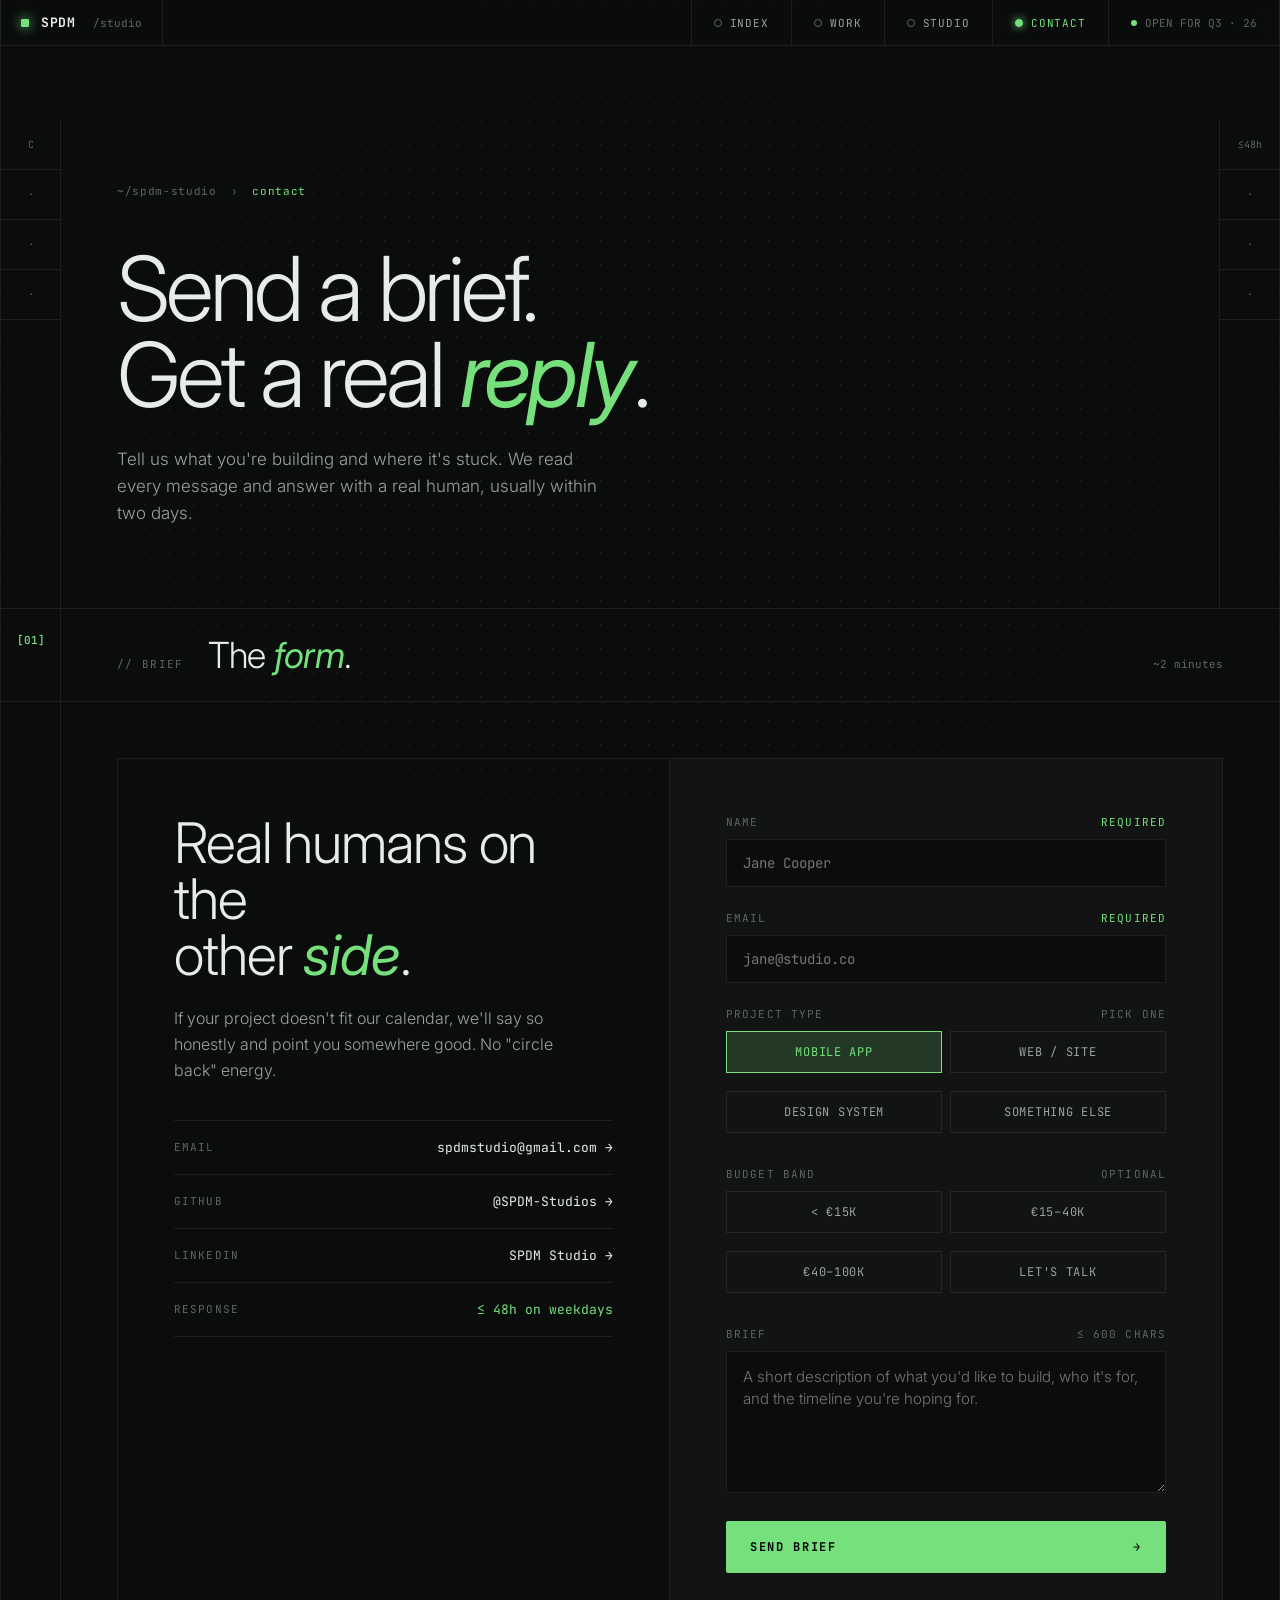
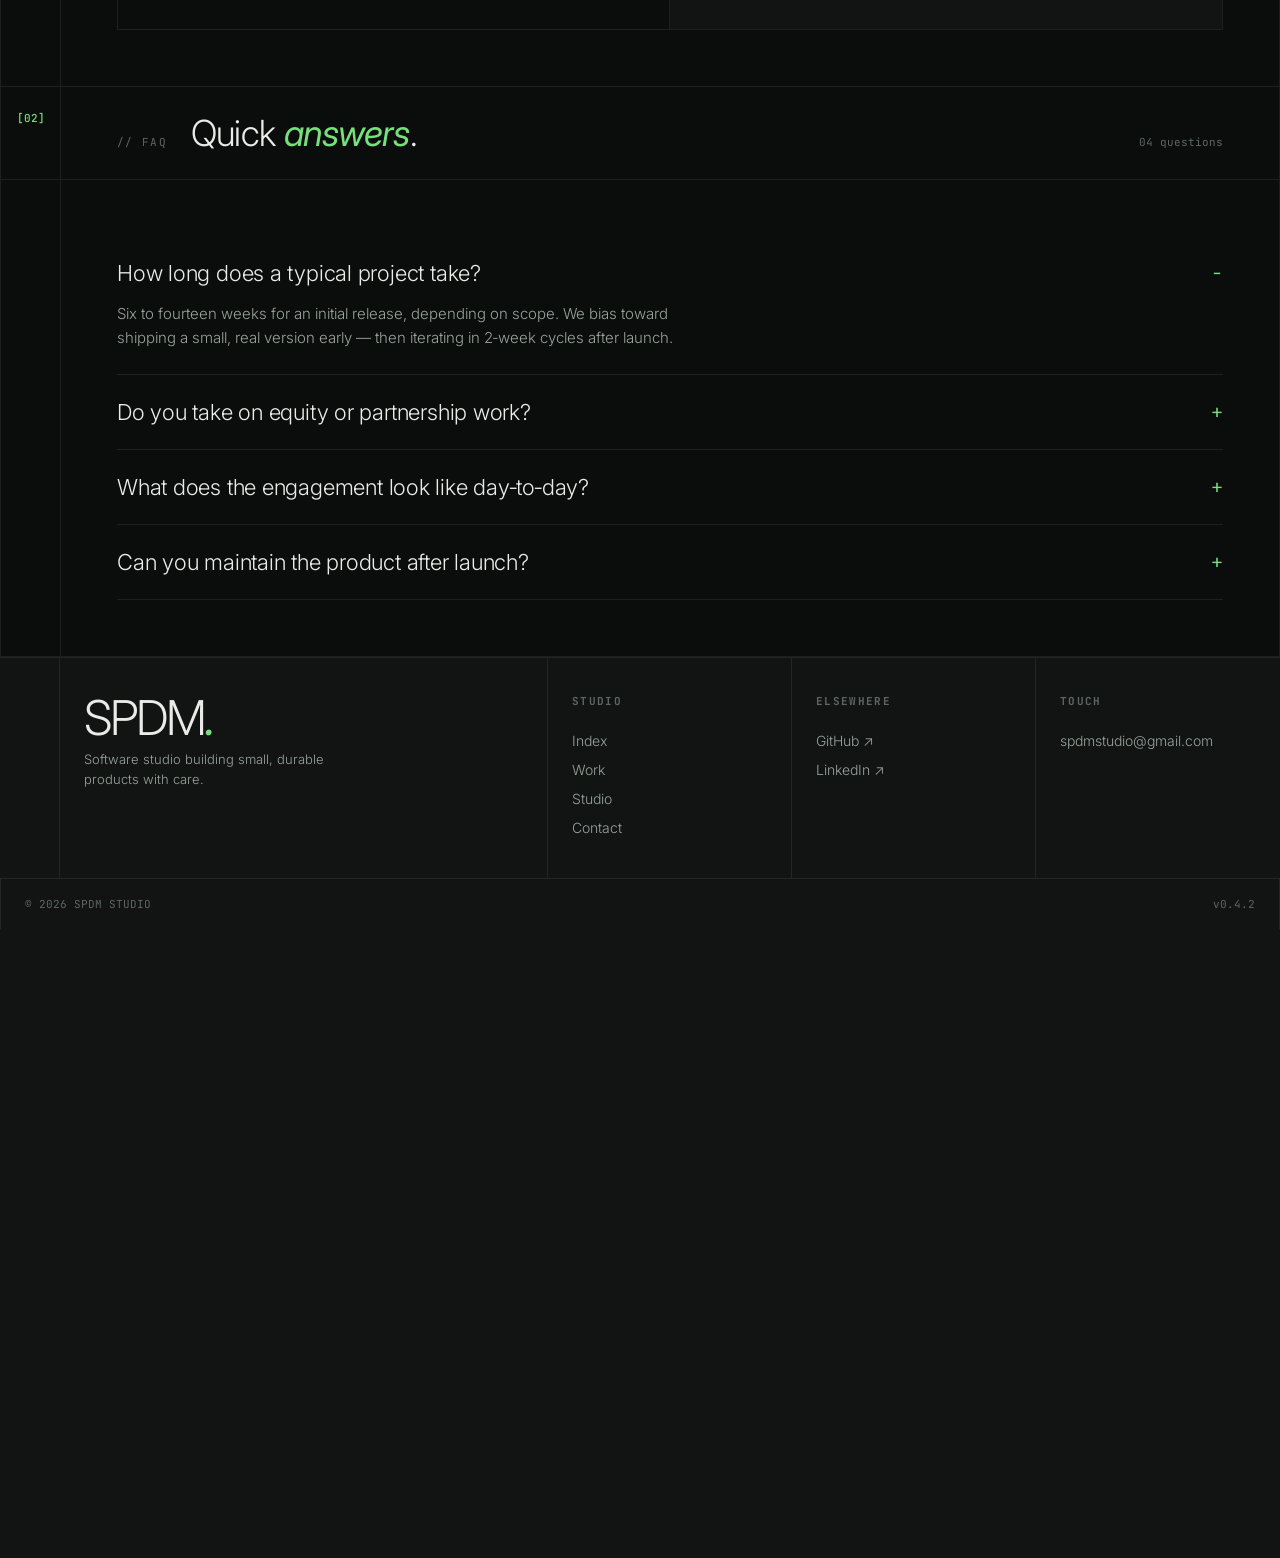
==== contact.html @ d00d948c "Redesign: new terminal-style UI with full multi-page structure - Replace single-page Tailwind design" ====
<!DOCTYPE html>
<html lang="en">
<head>
<meta charset="utf-8" />
<meta name="viewport" content="width=device-width, initial-scale=1.0" />
<title>Contact — SPDM Studio</title>
<link rel="icon" type="image/png" href="Assets/2.png" />
<link rel="preconnect" href="https://fonts.googleapis.com">
<link rel="preconnect" href="https://fonts.gstatic.com" crossorigin>
<link href="https://fonts.googleapis.com/css2?family=JetBrains+Mono:wght@400;500;700&family=Inter:wght@300;400;500;700&display=swap" rel="stylesheet">
<link rel="stylesheet" href="shared.css">
<style>
  .contact{display:grid;grid-template-columns:1fr 1fr;gap:0;border:1px solid var(--line)}
  .contact-l{padding:56px;border-right:1px solid var(--line)}
  .contact-l h3{font-family:'Inter',sans-serif;font-weight:300;font-size:56px;letter-spacing:-0.02em;line-height:1;margin-bottom:22px}
  .contact-l h3 em{color:var(--accent);font-style:italic;font-weight:400}
  .contact-l p{color:var(--fg-2);font-size:16px;line-height:1.65;font-weight:300;margin-bottom:36px;max-width:42ch}
  .channels{display:flex;flex-direction:column;gap:0;font-family:'JetBrains Mono',monospace;font-size:13px;border-top:1px solid var(--line)}
  .channels a{display:flex;justify-content:space-between;align-items:center;padding:18px 0;border-bottom:1px solid var(--line)}
  .channels a:hover span:last-child{color:var(--accent)}
  .channels a span:first-child{color:var(--fg-3);text-transform:uppercase;letter-spacing:0.1em;font-size:11px}
  .channels a span:last-child{color:var(--fg);transition:color .2s}
  .contact-r{padding:56px;background:var(--bg-2)}
  .field{margin-bottom:24px}
  .field label{display:flex;justify-content:space-between;font-family:'JetBrains Mono',monospace;font-size:11px;color:var(--fg-3);text-transform:uppercase;letter-spacing:0.1em;margin-bottom:10px}
  .field label .req{color:var(--accent)}
  .field input,.field textarea,.field select{width:100%;background:var(--bg);border:1px solid var(--line);color:var(--fg);font-family:'JetBrains Mono',monospace;font-size:14px;padding:14px 16px;border-radius:2px;outline:none;transition:border .2s}
  .field input:focus,.field textarea:focus,.field select:focus{border-color:var(--accent)}
  .field textarea{resize:vertical;min-height:140px;font-family:'Inter',sans-serif;font-weight:300;font-size:15px;line-height:1.5}
  .opts{display:grid;grid-template-columns:repeat(2,1fr);gap:8px}
  .opt{position:relative}
  .opt input{position:absolute;opacity:0;pointer-events:none}
  .opt label{display:block;border:1px solid var(--line);padding:12px 14px;font-family:'JetBrains Mono',monospace;font-size:12px;color:var(--fg-2);text-transform:uppercase;letter-spacing:0.06em;cursor:pointer;transition:all .2s;text-align:center}
  .opt input:checked + label{border-color:var(--accent);color:var(--accent);background:var(--accent-dim)}
  .send{width:100%;background:var(--accent);color:#000;border:0;padding:18px 24px;font-family:'JetBrains Mono',monospace;font-size:12px;letter-spacing:0.14em;text-transform:uppercase;font-weight:700;cursor:pointer;display:flex;align-items:center;justify-content:space-between;border-radius:2px;margin-top:8px}
  .send:hover{background:#fff}
  .faq{display:flex;flex-direction:column}
  .faq details{border-bottom:1px solid var(--line);padding:24px 0}
  .faq summary{cursor:pointer;list-style:none;display:flex;justify-content:space-between;align-items:center;font-family:'Inter',sans-serif;font-weight:300;font-size:22px;letter-spacing:-0.01em}
  .faq summary::-webkit-details-marker{display:none}
  .faq summary::after{content:"+";font-family:'JetBrains Mono',monospace;color:var(--accent);font-size:20px;transition:transform .2s}
  .faq details[open] summary::after{content:"−"}
  .faq details p{color:var(--fg-2);font-size:15px;line-height:1.6;font-weight:300;margin-top:16px;max-width:64ch}

  @media (max-width:960px){
    .contact{grid-template-columns:1fr}
    .contact-l{border-right:0;border-bottom:1px solid var(--line);padding:32px}
    .contact-r{padding:32px}
    .opts{grid-template-columns:1fr}
  }
</style>
</head>
<body>
<div class="grid-bg"></div>

<nav class="top">
  <div class="inner">
    <a class="brand" href="index.html"><span class="dot"></span><span class="name">SPDM</span><span class="tag mono">/studio</span></a>
    <div class="links">
      <a href="index.html">Index</a>
      <a href="work.html">Work</a>
      <a href="studio.html">Studio</a>
      <a class="active" href="contact.html">Contact</a>
    </div>
    <div class="meta mono"><span class="pulse"></span><span>OPEN FOR Q3 · 26</span></div>
  </div>
</nav>

<div class="frame">

  <section class="page-head">
    <div class="ph-grid">
      <aside class="hero-rail"><div class="rail-tick">C</div><div class="rail-tick">·</div><div class="rail-tick">·</div><div class="rail-tick">·</div></aside>
      <div class="ph-main">
        <div class="breadcrumb mono"><span>~/spdm-studio</span><span class="sep">›</span><span class="cur">contact</span></div>
        <h1 style="font-family:Inter;font-weight:300;font-size:clamp(48px,7vw,108px);line-height:0.96;letter-spacing:-0.04em">
          Send a brief.<br/>Get a real <span style="color:var(--accent);font-style:italic;font-weight:400">reply</span>.
        </h1>
        <p style="margin-top:28px;color:var(--fg-2);font-size:17px;line-height:1.6;font-weight:300;max-width:50ch">
          Tell us what you're building and where it's stuck. We read every message and answer with a real human, usually within two days.
        </p>
      </div>
      <aside class="hero-rail right"><div class="rail-tick">≤48h</div><div class="rail-tick">·</div><div class="rail-tick">·</div><div class="rail-tick">·</div></aside>
    </div>
  </section>

  <section class="block">
    <div class="block-head">
      <div class="num mono">[01]</div>
      <div class="head-row"><span class="id mono">// brief</span><h2>The <em>form</em>.</h2><span class="tail mono">~2 minutes</span></div>
    </div>
    <div class="block-body">
      <div class="gutter"></div>
      <div class="content">
        <div class="contact">
          <div class="contact-l">
            <h3>Real humans on the<br/>other <em>side</em>.</h3>
            <p>If your project doesn't fit our calendar, we'll say so honestly and point you somewhere good. No "circle back" energy.</p>
            <div class="channels mono">
              <a href="mailto:spdmstudio@gmail.com"><span>EMAIL</span><span>spdmstudio@gmail.com →</span></a>
              <a href="https://github.com/SPDM-Studios" target="_blank"><span>GITHUB</span><span>@SPDM-Studios →</span></a>
              <a href="https://www.linkedin.com/company/spdm-studio" target="_blank"><span>LINKEDIN</span><span>SPDM Studio →</span></a>
              <a href="#"><span>RESPONSE</span><span style="color:var(--accent)">≤ 48h on weekdays</span></a>
            </div>
          </div>
          <div class="contact-r">
            <form id="contactForm" action="https://formsubmit.co/spdmstudio@gmail.com" method="POST">
              <input type="hidden" name="_subject" value="New brief from SPDM Studio site" />
              <input type="hidden" name="_captcha" value="false" />
              <div class="field">
                <label><span>NAME</span><span class="req">required</span></label>
                <input name="name" type="text" placeholder="Jane Cooper" required />
              </div>
              <div class="field">
                <label><span>EMAIL</span><span class="req">required</span></label>
                <input name="email" type="email" placeholder="jane@studio.co" required />
              </div>
              <div class="field">
                <label><span>PROJECT TYPE</span><span>pick one</span></label>
                <div class="opts">
                  <div class="opt"><input type="radio" name="type" id="t1" value="mobile" checked /><label for="t1">Mobile App</label></div>
                  <div class="opt"><input type="radio" name="type" id="t2" value="web" /><label for="t2">Web / Site</label></div>
                  <div class="opt"><input type="radio" name="type" id="t3" value="design" /><label for="t3">Design System</label></div>
                  <div class="opt"><input type="radio" name="type" id="t4" value="other" /><label for="t4">Something Else</label></div>
                </div>
              </div>
              <div class="field">
                <label><span>BUDGET BAND</span><span>optional</span></label>
                <div class="opts">
                  <div class="opt"><input type="radio" name="budget" id="b1" value="lt15" /><label for="b1">&lt; €15k</label></div>
                  <div class="opt"><input type="radio" name="budget" id="b2" value="15-40" /><label for="b2">€15–40k</label></div>
                  <div class="opt"><input type="radio" name="budget" id="b3" value="40-100" /><label for="b3">€40–100k</label></div>
                  <div class="opt"><input type="radio" name="budget" id="b4" value="discuss" /><label for="b4">Let's talk</label></div>
                </div>
              </div>
              <div class="field">
                <label><span>BRIEF</span><span>≤ 600 chars</span></label>
                <textarea name="message" rows="5" placeholder="A short description of what you'd like to build, who it's for, and the timeline you're hoping for." required></textarea>
              </div>
              <button class="send mono" type="submit"><span>Send brief</span><span>→</span></button>
            </form>
          </div>
        </div>
      </div>
    </div>
  </section>

  <!-- FAQ -->
  <section class="block">
    <div class="block-head">
      <div class="num mono">[02]</div>
      <div class="head-row"><span class="id mono">// faq</span><h2>Quick <em>answers</em>.</h2><span class="tail mono">04 questions</span></div>
    </div>
    <div class="block-body">
      <div class="gutter"></div>
      <div class="content">
        <div class="faq">
          <details open>
            <summary>How long does a typical project take?</summary>
            <p>Six to fourteen weeks for an initial release, depending on scope. We bias toward shipping a small, real version early — then iterating in 2‑week cycles after launch.</p>
          </details>
          <details>
            <summary>Do you take on equity or partnership work?</summary>
            <p>Occasionally. We're picky about it — usually only when we'd build the product anyway. If that's you, mention it in the brief.</p>
          </details>
          <details>
            <summary>What does the engagement look like day‑to‑day?</summary>
            <p>Weekly Friday demos with a real build, a shared Linear board, and async updates the rest of the time. You'll have direct contact with the people writing the code.</p>
          </details>
          <details>
            <summary>Can you maintain the product after launch?</summary>
            <p>Yes — we offer a light retainer for tracked metrics, monthly polish, and feedback loops. Or we'll hand off cleanly to your team.</p>
          </details>
        </div>
      </div>
    </div>
  </section>

</div>

<footer>
  <div class="frame" style="border-left:0;border-right:0;max-width:1440px">
    <div class="foot-grid">
      <div class="gut"></div>
      <div class="brand-block"><div class="lg">SPDM<em>.</em></div><div class="desc">Software studio building small, durable products with care.</div></div>
      <div><h5>Studio</h5><a href="index.html">Index</a><a href="work.html">Work</a><a href="studio.html">Studio</a><a href="contact.html">Contact</a></div>
      <div><h5>Elsewhere</h5><a href="https://github.com/SPDM-Studios" target="_blank">GitHub ↗</a><a href="https://www.linkedin.com/company/spdm-studio" target="_blank">LinkedIn ↗</a></div>
      <div><h5>Touch</h5><a href="mailto:spdmstudio@gmail.com">spdmstudio@gmail.com</a></div>
    </div>
    <div class="foot-bottom"><span>© 2026 SPDM STUDIO</span><span>v0.4.2</span></div>
  </div>
</footer>

<script>
  const form = document.getElementById('contactForm');
  if(form){
    form.addEventListener('submit', e=>{
      e.preventDefault();
      const btn = form.querySelector('button.send');
      const orig = btn.innerHTML;
      btn.innerHTML = '<span>Sending…</span><span>↻</span>';
      const fd = new FormData(form);
      fetch("https://formsubmit.co/ajax/spdmstudio@gmail.com",{method:"POST",body:fd})
        .then(r=>r.json())
        .then(()=>{btn.innerHTML='<span>Sent — talk soon</span><span>✓</span>';form.reset();})
        .catch(()=>{btn.innerHTML='<span>Error — try email</span><span>✕</span>';})
        .finally(()=>setTimeout(()=>btn.innerHTML=orig,4500));
    });
  }
</script>
</body>
</html>
---- shared.css ----
/* Shared styles for direction A — Terminal */
:root{
  --bg: #0b0d0c;
  --bg-2: #111413;
  --bg-3: #161a18;
  --line: rgba(255,255,255,0.08);
  --line-2: rgba(255,255,255,0.14);
  --fg: #e8ece9;
  --fg-2: #9aa39d;
  --fg-3: #5e6663;
  --accent: oklch(0.82 0.17 145);
  --accent-dim: oklch(0.82 0.17 145 / 0.18);
}
*{box-sizing:border-box;margin:0;padding:0}
html,body{background:var(--bg);color:var(--fg);font-family:'Inter',sans-serif;-webkit-font-smoothing:antialiased}
body{overflow-x:hidden}
.mono{font-family:'JetBrains Mono',ui-monospace,monospace}
a{color:inherit;text-decoration:none}
::selection{background:var(--accent);color:#000}

.grid-bg{position:fixed;inset:0;pointer-events:none;z-index:0;background-image:radial-gradient(circle at 1px 1px, rgba(255,255,255,0.06) 1px, transparent 0);background-size:24px 24px;mask-image:radial-gradient(ellipse at center, black 40%, transparent 80%)}
.frame{position:relative;z-index:2;border-left:1px solid var(--line);border-right:1px solid var(--line);max-width:1440px;margin:0 auto;min-height:100vh}

nav.top{position:fixed;top:0;left:0;right:0;z-index:50;background:rgba(11,13,12,0.78);backdrop-filter:blur(12px);border-bottom:1px solid var(--line)}
nav.top .inner{max-width:1440px;margin:0 auto;display:flex;align-items:stretch;border-left:1px solid var(--line);border-right:1px solid var(--line)}
nav.top .brand{display:flex;align-items:center;gap:12px;padding:14px 20px;border-right:1px solid var(--line)}
nav.top .brand .dot{width:8px;height:8px;background:var(--accent);border-radius:1px;box-shadow:0 0 12px var(--accent)}
nav.top .brand .name{font-family:'JetBrains Mono',monospace;font-weight:700;letter-spacing:0.04em;font-size:13px}
nav.top .brand .tag{color:var(--fg-3);font-family:'JetBrains Mono',monospace;font-size:11px;margin-left:6px}
nav.top .links{display:flex;margin-left:auto}
nav.top .links a{padding:14px 22px;font-family:'JetBrains Mono',monospace;font-size:11px;letter-spacing:0.08em;text-transform:uppercase;color:var(--fg-2);border-left:1px solid var(--line);display:flex;align-items:center;gap:8px;transition:color .2s, background .2s}
nav.top .links a::before{content:"";width:6px;height:6px;background:transparent;border:1px solid var(--fg-3);border-radius:50%}
nav.top .links a:hover{color:var(--fg);background:rgba(255,255,255,0.02)}
nav.top .links a.active{color:var(--accent)}
nav.top .links a.active::before{background:var(--accent);border-color:var(--accent);box-shadow:0 0 8px var(--accent)}
nav.top .meta{padding:14px 22px;border-left:1px solid var(--line);font-family:'JetBrains Mono',monospace;font-size:11px;color:var(--fg-3);display:flex;align-items:center;gap:8px}
nav.top .meta .pulse{width:6px;height:6px;background:var(--accent);border-radius:50%;animation:pulse 1.6s infinite}
@keyframes pulse{0%,100%{opacity:1}50%{opacity:.3}}

.hero-rail{border-right:1px solid var(--line);display:flex;flex-direction:column}
.hero-rail.right{border-right:0;border-left:1px solid var(--line)}
.rail-tick{padding:18px 0;text-align:center;font-family:'JetBrains Mono',monospace;font-size:10px;color:var(--fg-3);border-bottom:1px solid var(--line)}
.breadcrumb{font-family:'JetBrains Mono',monospace;font-size:11px;color:var(--fg-3);letter-spacing:0.06em;margin-bottom:48px;display:flex;gap:14px;align-items:center}
.breadcrumb .sep{color:var(--fg-3)}
.breadcrumb .cur{color:var(--accent)}

.page-head{padding:120px 0 0;border-bottom:1px solid var(--line)}
.ph-grid{display:grid;grid-template-columns:60px 1fr 60px}
.ph-main{padding:64px 56px 80px}

.chip{font-size:11px;padding:6px 12px;border:1px solid var(--line-2);color:var(--fg-2);text-transform:uppercase;letter-spacing:0.1em;border-radius:2px}
.chip.accent{color:var(--accent);border-color:var(--accent-dim)}

section.block{border-bottom:1px solid var(--line);position:relative}
.block-head{display:grid;grid-template-columns:60px 1fr;border-bottom:1px solid var(--line)}
.block-head .num{border-right:1px solid var(--line);padding:24px 0;text-align:center;font-family:'JetBrains Mono',monospace;font-size:11px;color:var(--accent);font-weight:500}
.block-head .head-row{display:flex;align-items:baseline;gap:24px;padding:24px 56px;flex-wrap:wrap}
.block-head .head-row .id{font-family:'JetBrains Mono',monospace;font-size:11px;color:var(--fg-3);text-transform:uppercase;letter-spacing:0.12em}
.block-head .head-row h2{font-family:'Inter',sans-serif;font-weight:300;font-size:36px;letter-spacing:-0.02em}
.block-head .head-row h2 em{font-style:italic;color:var(--accent);font-weight:400}
.block-head .head-row .tail{margin-left:auto;font-family:'JetBrains Mono',monospace;font-size:11px;color:var(--fg-3)}
.block-body{display:grid;grid-template-columns:60px 1fr;align-items:stretch}
.block-body .gutter{border-right:1px solid var(--line)}
.block-body .content{padding:56px}

.work-card{display:grid;grid-template-columns:1.1fr 1fr;border:1px solid var(--line);background:var(--bg-2);overflow:hidden}
.work-shot{background:#0d0f0e;display:flex;align-items:center;justify-content:center;padding:48px;border-right:1px solid var(--line);position:relative;min-height:520px}
.work-shot img{max-height:440px;width:auto;filter:drop-shadow(0 24px 60px rgba(0,0,0,0.8))}
.work-shot .tape{position:absolute;top:16px;left:16px;font-family:'JetBrains Mono',monospace;font-size:10px;color:var(--accent);letter-spacing:0.1em}
.work-shot .corner{position:absolute;width:14px;height:14px;border:1px solid var(--accent)}
.work-shot .corner.tl{top:8px;left:8px;border-right:0;border-bottom:0}
.work-shot .corner.tr{top:8px;right:8px;border-left:0;border-bottom:0}
.work-shot .corner.bl{bottom:8px;left:8px;border-right:0;border-top:0}
.work-shot .corner.br{bottom:8px;right:8px;border-left:0;border-top:0}
.work-info{padding:48px 40px;display:flex;flex-direction:column;justify-content:space-between}
.work-info .top .id{font-family:'JetBrains Mono',monospace;font-size:11px;color:var(--accent);letter-spacing:0.12em;margin-bottom:22px;display:flex;justify-content:space-between}
.work-info h3{font-family:'Inter',sans-serif;font-weight:300;font-size:48px;letter-spacing:-0.02em;line-height:1;margin-bottom:18px}
.work-info .lead{color:var(--fg-2);font-size:15px;line-height:1.65;font-weight:300;margin-bottom:32px;max-width:48ch}
.work-info .specs{display:grid;grid-template-columns:repeat(2,1fr);gap:18px 24px;border-top:1px solid var(--line);padding-top:24px;margin-top:auto}
.work-info .specs .k{color:var(--fg-3);text-transform:uppercase;font-size:10px;letter-spacing:0.1em;margin-bottom:6px;font-family:'JetBrains Mono',monospace}
.work-info .specs .v{color:var(--fg);font-family:'JetBrains Mono',monospace;font-size:12px}
.work-info .cta{margin-top:32px;display:inline-flex;align-items:center;gap:10px;font-family:'JetBrains Mono',monospace;font-size:12px;color:var(--accent);letter-spacing:0.08em;text-transform:uppercase;border:1px solid var(--accent-dim);padding:12px 18px;align-self:flex-start;transition:background .2s}
.work-info .cta:hover{background:var(--accent-dim)}

.proj-list{display:flex;flex-direction:column;border-top:1px solid var(--line)}
.proj-list .row{display:grid;grid-template-columns:80px 1fr 1fr 200px 120px;align-items:center;padding:22px 4px;border-bottom:1px solid var(--line);font-family:'JetBrains Mono',monospace;font-size:13px;color:var(--fg-2);transition:padding-left .2s, color .2s}
.proj-list .row:hover{color:var(--fg);padding-left:12px}
.proj-list .row .idx{color:var(--fg-3);font-size:11px}
.proj-list .row .ttl{color:var(--fg);font-family:'Inter',sans-serif;font-size:18px;font-weight:300}
.proj-list .row .stage{color:var(--accent);font-size:11px}
.proj-list .row .stage.dim{color:var(--fg-3)}

footer{background:var(--bg-2);border-top:1px solid var(--line)}
.foot-grid{display:grid;grid-template-columns:60px 2fr 1fr 1fr 1fr;border-bottom:1px solid var(--line)}
.foot-grid > *{padding:36px 24px;border-right:1px solid var(--line)}
.foot-grid > *:last-child{border-right:0}
.foot-grid .gut{padding:0}
.foot-grid h5{font-family:'JetBrains Mono',monospace;font-size:11px;color:var(--fg-3);text-transform:uppercase;letter-spacing:0.12em;margin-bottom:18px}
.foot-grid a{display:block;font-family:'Inter',sans-serif;font-weight:300;font-size:14px;color:var(--fg-2);padding:6px 0}
.foot-grid a:hover{color:var(--accent)}
.foot-grid .brand-block .lg{font-family:'Inter',sans-serif;font-weight:300;font-size:48px;letter-spacing:-0.04em;line-height:1;margin-bottom:8px}
.foot-grid .brand-block .lg em{color:var(--accent);font-style:italic;font-weight:400}
.foot-grid .brand-block .desc{color:var(--fg-2);font-size:13px;font-weight:300;line-height:1.5;max-width:36ch}
.foot-bottom{display:flex;justify-content:space-between;padding:18px 24px;font-family:'JetBrains Mono',monospace;font-size:11px;color:var(--fg-3);max-width:1440px;margin:0 auto;border-left:1px solid var(--line);border-right:1px solid var(--line)}

@media (max-width:960px){
  .ph-grid{grid-template-columns:1fr}
  .hero-rail,.hero-rail.right{display:none}
  .ph-main{padding:36px 24px 56px}
  .block-head,.block-body{grid-template-columns:1fr}
  .block-head .num,.block-body .gutter{display:none}
  .block-head .head-row{padding:20px 24px}
  .block-body .content{padding:32px 24px}
  .work-card{grid-template-columns:1fr}
  .work-shot{border-right:0;border-bottom:1px solid var(--line);min-height:380px}
  .foot-grid{grid-template-columns:1fr}
  .foot-grid > *{border-right:0;border-bottom:1px solid var(--line)}
  nav.top .links a{padding:14px 12px;font-size:10px}
  nav.top .meta{display:none}
  .proj-list .row{grid-template-columns:50px 1fr 100px;gap:8px}
  .proj-list .row .desc, .proj-list .row .yr{display:none}
}
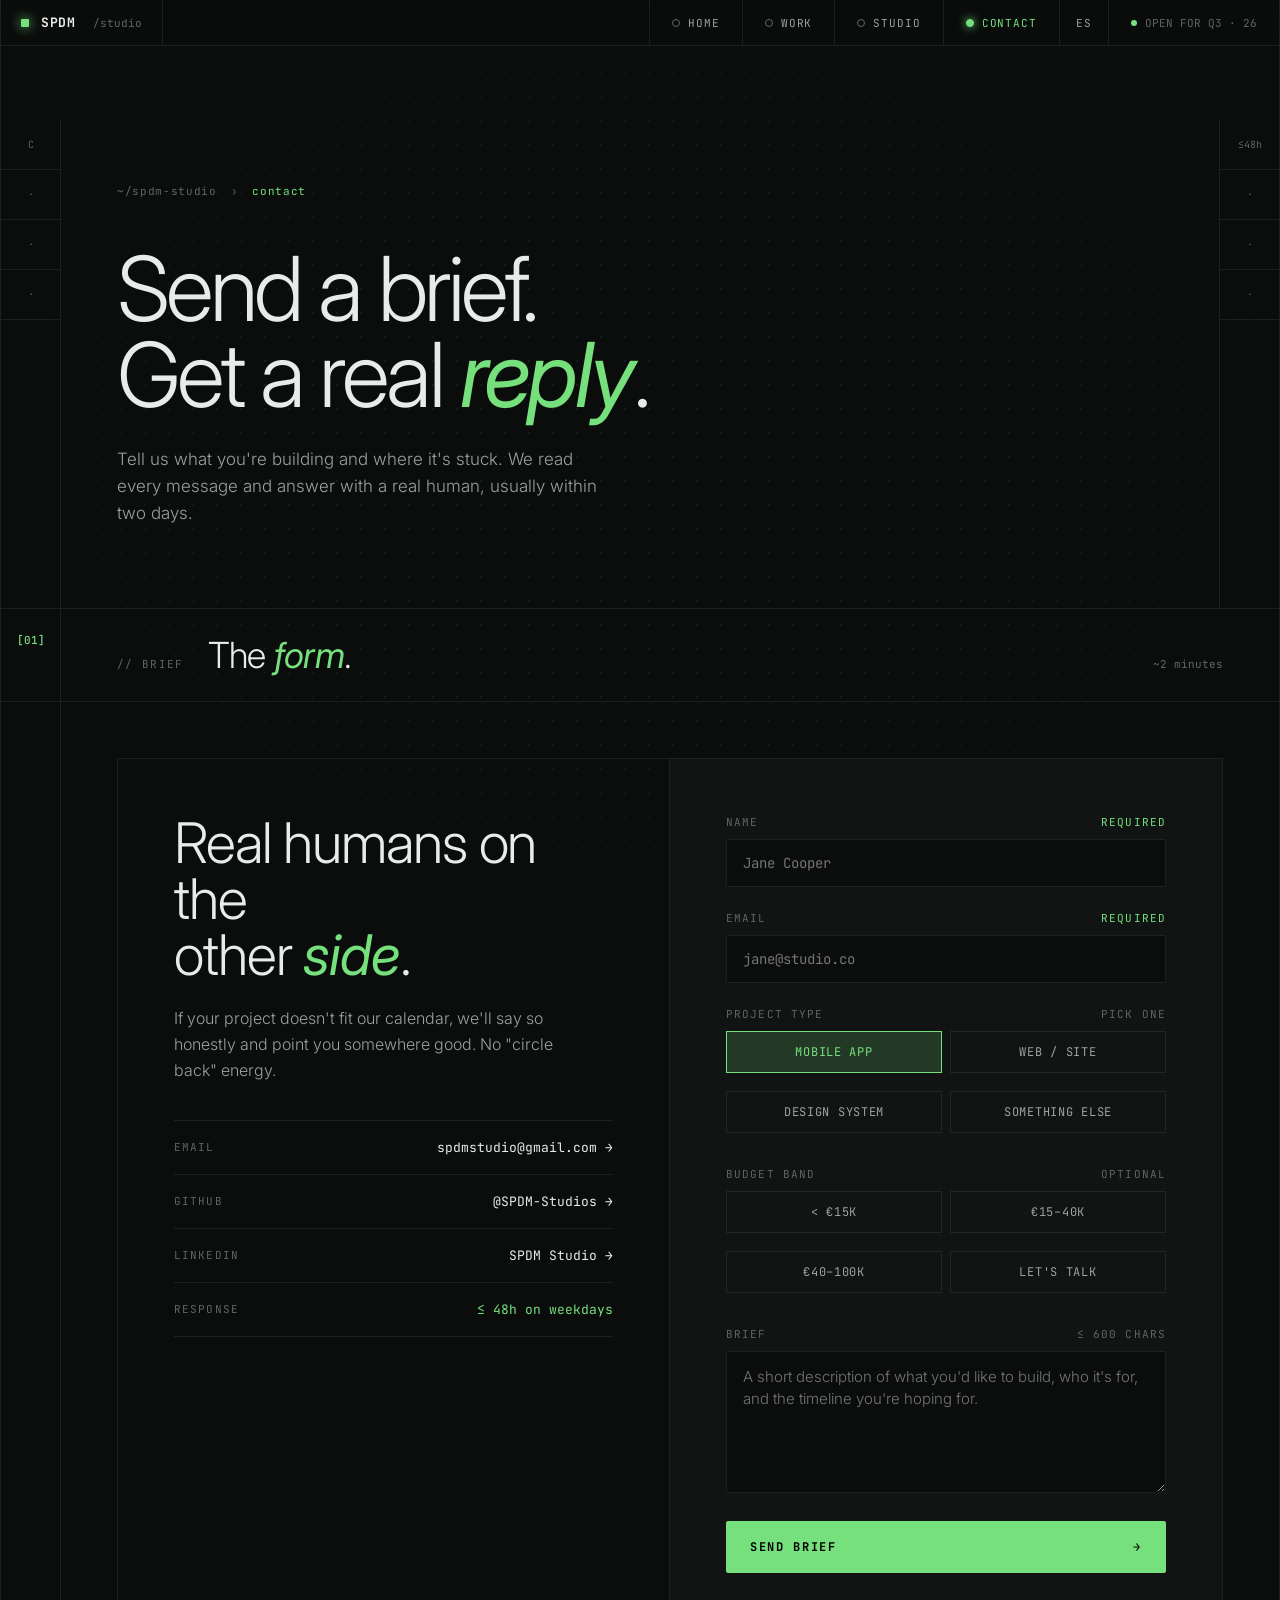
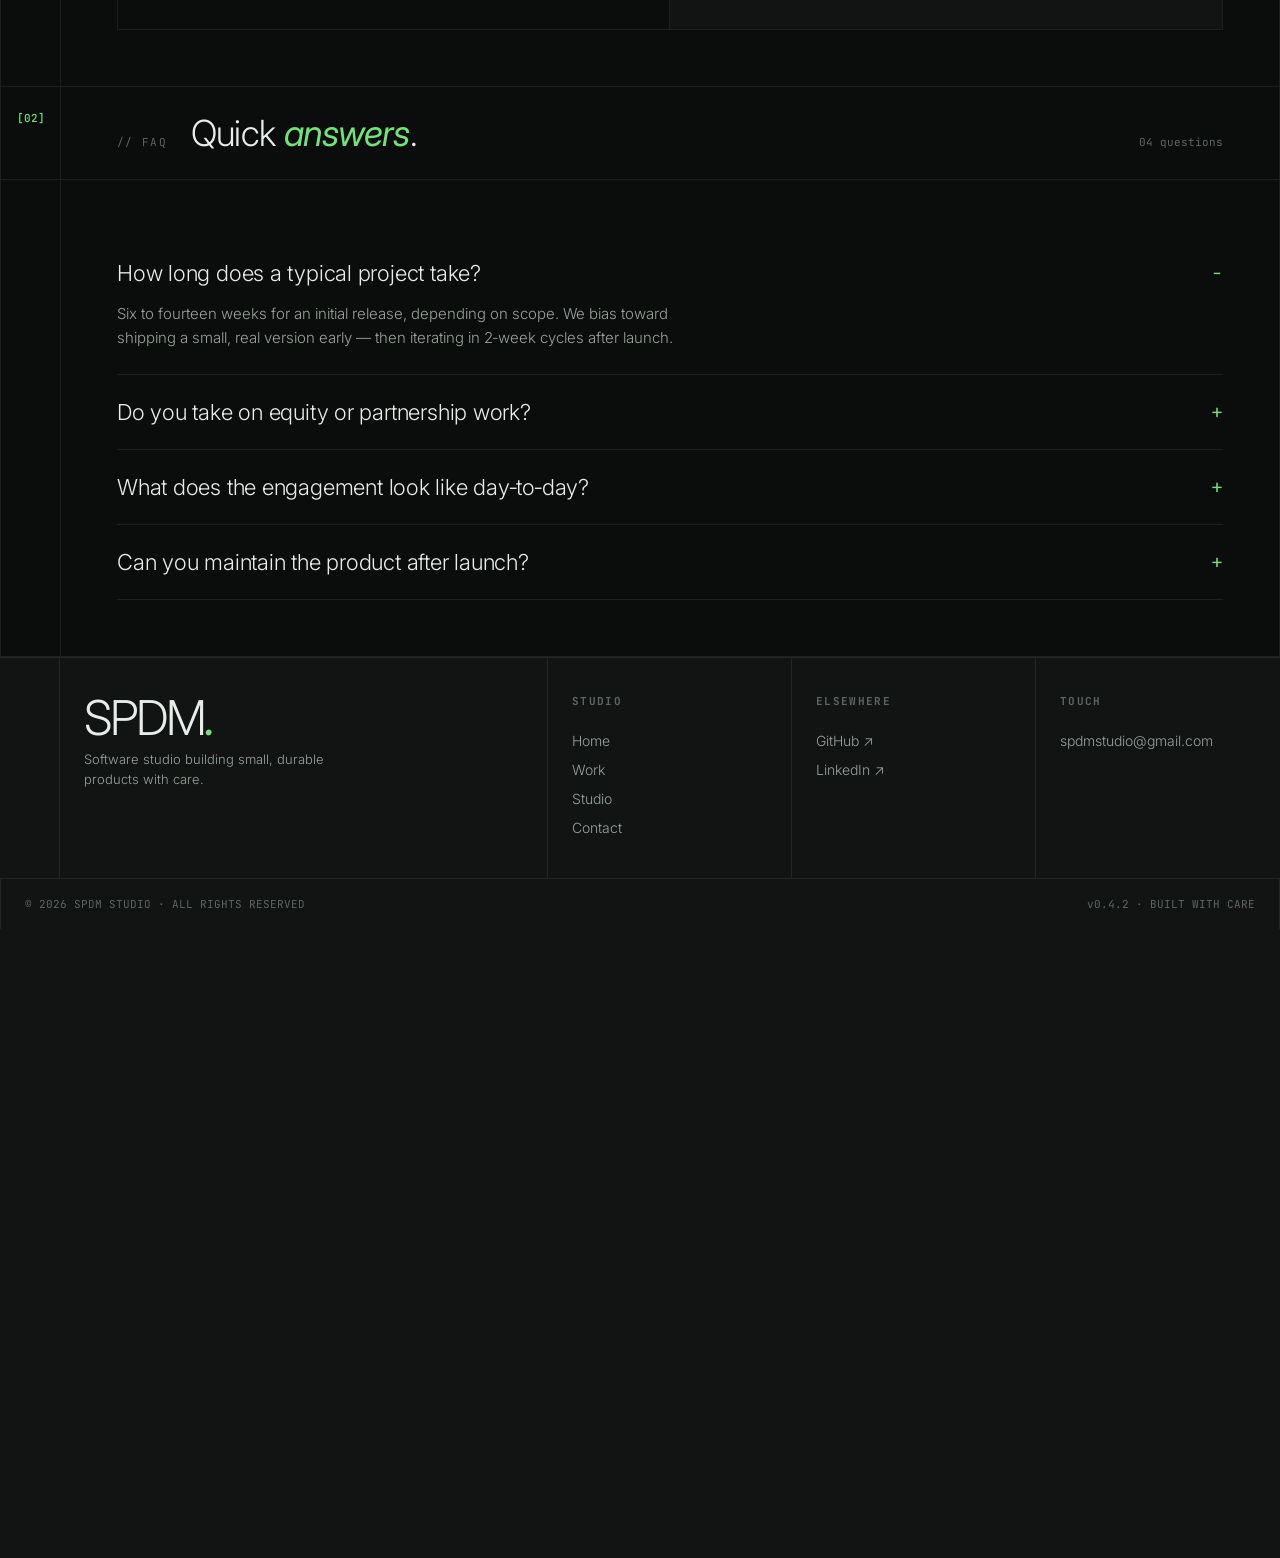
==== commit d49b2844: "Add ES/EN language toggle and rename Index to Home in nav - Created i18n.js with full EN/ES translat" ====
--- a/contact.html
+++ b/contact.html
@@ -57,12 +57,13 @@
   <div class="inner">
     <a class="brand" href="index.html"><span class="dot"></span><span class="name">SPDM</span><span class="tag mono">/studio</span></a>
     <div class="links">
-      <a href="index.html">Index</a>
-      <a href="work.html">Work</a>
-      <a href="studio.html">Studio</a>
-      <a class="active" href="contact.html">Contact</a>
-    </div>
-    <div class="meta mono"><span class="pulse"></span><span>OPEN FOR Q3 · 26</span></div>
+      <a href="index.html" data-i18n="nav_home">Home</a>
+      <a href="work.html" data-i18n="nav_work">Work</a>
+      <a href="studio.html" data-i18n="nav_studio">Studio</a>
+      <a class="active" href="contact.html" data-i18n="nav_contact">Contact</a>
+    </div>
+    <button class="lang-toggle mono" id="langToggle" onclick="i18n.toggle()">ES</button>
+    <div class="meta mono"><span class="pulse"></span><span data-i18n="nav_status">OPEN FOR Q3 · 26</span></div>
   </div>
 </nav>
 
@@ -73,10 +74,10 @@
       <aside class="hero-rail"><div class="rail-tick">C</div><div class="rail-tick">·</div><div class="rail-tick">·</div><div class="rail-tick">·</div></aside>
       <div class="ph-main">
         <div class="breadcrumb mono"><span>~/spdm-studio</span><span class="sep">›</span><span class="cur">contact</span></div>
-        <h1 style="font-family:Inter;font-weight:300;font-size:clamp(48px,7vw,108px);line-height:0.96;letter-spacing:-0.04em">
+        <h1 style="font-family:Inter;font-weight:300;font-size:clamp(48px,7vw,108px);line-height:0.96;letter-spacing:-0.04em" data-i18n-html="cnt_hero_h1">
           Send a brief.<br/>Get a real <span style="color:var(--accent);font-style:italic;font-weight:400">reply</span>.
         </h1>
-        <p style="margin-top:28px;color:var(--fg-2);font-size:17px;line-height:1.6;font-weight:300;max-width:50ch">
+        <p style="margin-top:28px;color:var(--fg-2);font-size:17px;line-height:1.6;font-weight:300;max-width:50ch" data-i18n="cnt_hero_p">
           Tell us what you're building and where it's stuck. We read every message and answer with a real human, usually within two days.
         </p>
       </div>
@@ -87,15 +88,15 @@
   <section class="block">
     <div class="block-head">
       <div class="num mono">[01]</div>
-      <div class="head-row"><span class="id mono">// brief</span><h2>The <em>form</em>.</h2><span class="tail mono">~2 minutes</span></div>
+      <div class="head-row"><span class="id mono" data-i18n="cnt_s01_id">// brief</span><h2 data-i18n-html="cnt_s01_h2">The <em>form</em>.</h2><span class="tail mono" data-i18n="cnt_s01_tail">~2 minutes</span></div>
     </div>
     <div class="block-body">
       <div class="gutter"></div>
       <div class="content">
         <div class="contact">
           <div class="contact-l">
-            <h3>Real humans on the<br/>other <em>side</em>.</h3>
-            <p>If your project doesn't fit our calendar, we'll say so honestly and point you somewhere good. No "circle back" energy.</p>
+            <h3 data-i18n-html="cnt_l_h3">Real humans on the<br/>other <em>side</em>.</h3>
+            <p data-i18n="cnt_l_p">If your project doesn't fit our calendar, we'll say so honestly and point you somewhere good. No "circle back" energy.</p>
             <div class="channels mono">
               <a href="mailto:spdmstudio@gmail.com"><span>EMAIL</span><span>spdmstudio@gmail.com →</span></a>
               <a href="https://github.com/SPDM-Studios" target="_blank"><span>GITHUB</span><span>@SPDM-Studios →</span></a>
@@ -108,24 +109,24 @@
               <input type="hidden" name="_subject" value="New brief from SPDM Studio site" />
               <input type="hidden" name="_captcha" value="false" />
               <div class="field">
-                <label><span>NAME</span><span class="req">required</span></label>
-                <input name="name" type="text" placeholder="Jane Cooper" required />
-              </div>
-              <div class="field">
-                <label><span>EMAIL</span><span class="req">required</span></label>
-                <input name="email" type="email" placeholder="jane@studio.co" required />
-              </div>
-              <div class="field">
-                <label><span>PROJECT TYPE</span><span>pick one</span></label>
+                <label><span data-i18n="cnt_form_name">NAME</span><span class="req" data-i18n="cnt_form_required">required</span></label>
+                <input name="name" type="text" placeholder="Jane Cooper" data-i18n-placeholder="idx_form_name_ph" required />
+              </div>
+              <div class="field">
+                <label><span data-i18n="cnt_form_email">EMAIL</span><span class="req" data-i18n="cnt_form_required">required</span></label>
+                <input name="email" type="email" placeholder="jane@studio.co" data-i18n-placeholder="idx_form_email_ph" required />
+              </div>
+              <div class="field">
+                <label><span data-i18n="cnt_form_type">PROJECT TYPE</span><span data-i18n="cnt_form_type_pick">pick one</span></label>
                 <div class="opts">
-                  <div class="opt"><input type="radio" name="type" id="t1" value="mobile" checked /><label for="t1">Mobile App</label></div>
-                  <div class="opt"><input type="radio" name="type" id="t2" value="web" /><label for="t2">Web / Site</label></div>
-                  <div class="opt"><input type="radio" name="type" id="t3" value="design" /><label for="t3">Design System</label></div>
-                  <div class="opt"><input type="radio" name="type" id="t4" value="other" /><label for="t4">Something Else</label></div>
+                  <div class="opt"><input type="radio" name="type" id="t1" value="mobile" checked /><label for="t1" data-i18n="cnt_opt_mobile">Mobile App</label></div>
+                  <div class="opt"><input type="radio" name="type" id="t2" value="web" /><label for="t2" data-i18n="cnt_opt_web">Web / Site</label></div>
+                  <div class="opt"><input type="radio" name="type" id="t3" value="design" /><label for="t3" data-i18n="cnt_opt_design">Design System</label></div>
+                  <div class="opt"><input type="radio" name="type" id="t4" value="other" /><label for="t4" data-i18n="cnt_opt_other">Something Else</label></div>
                 </div>
               </div>
               <div class="field">
-                <label><span>BUDGET BAND</span><span>optional</span></label>
+                <label><span data-i18n="cnt_form_budget">BUDGET BAND</span><span data-i18n="cnt_form_budget_opt">optional</span></label>
                 <div class="opts">
                   <div class="opt"><input type="radio" name="budget" id="b1" value="lt15" /><label for="b1">&lt; €15k</label></div>
                   <div class="opt"><input type="radio" name="budget" id="b2" value="15-40" /><label for="b2">€15–40k</label></div>
@@ -134,10 +135,10 @@
                 </div>
               </div>
               <div class="field">
-                <label><span>BRIEF</span><span>≤ 600 chars</span></label>
-                <textarea name="message" rows="5" placeholder="A short description of what you'd like to build, who it's for, and the timeline you're hoping for." required></textarea>
-              </div>
-              <button class="send mono" type="submit"><span>Send brief</span><span>→</span></button>
+                <label><span data-i18n="cnt_form_brief">BRIEF</span><span>≤ 600 chars</span></label>
+                <textarea name="message" rows="5" placeholder="A short description of what you'd like to build, who it's for, and the timeline you're hoping for." data-i18n-placeholder="idx_form_brief_ph" required></textarea>
+              </div>
+              <button class="send mono" type="submit"><span data-i18n="cnt_send">Send brief</span><span>→</span></button>
             </form>
           </div>
         </div>
@@ -149,27 +150,27 @@
   <section class="block">
     <div class="block-head">
       <div class="num mono">[02]</div>
-      <div class="head-row"><span class="id mono">// faq</span><h2>Quick <em>answers</em>.</h2><span class="tail mono">04 questions</span></div>
+      <div class="head-row"><span class="id mono" data-i18n="cnt_s02_id">// faq</span><h2 data-i18n-html="cnt_s02_h2">Quick <em>answers</em>.</h2><span class="tail mono" data-i18n="cnt_s02_tail">04 questions</span></div>
     </div>
     <div class="block-body">
       <div class="gutter"></div>
       <div class="content">
         <div class="faq">
           <details open>
-            <summary>How long does a typical project take?</summary>
-            <p>Six to fourteen weeks for an initial release, depending on scope. We bias toward shipping a small, real version early — then iterating in 2‑week cycles after launch.</p>
+            <summary data-i18n="cnt_faq1_q">How long does a typical project take?</summary>
+            <p data-i18n="cnt_faq1_a">Six to fourteen weeks for an initial release, depending on scope. We bias toward shipping a small, real version early — then iterating in 2‑week cycles after launch.</p>
           </details>
           <details>
-            <summary>Do you take on equity or partnership work?</summary>
-            <p>Occasionally. We're picky about it — usually only when we'd build the product anyway. If that's you, mention it in the brief.</p>
+            <summary data-i18n="cnt_faq2_q">Do you take on equity or partnership work?</summary>
+            <p data-i18n="cnt_faq2_a">Occasionally. We're picky about it — usually only when we'd build the product anyway. If that's you, mention it in the brief.</p>
           </details>
           <details>
-            <summary>What does the engagement look like day‑to‑day?</summary>
-            <p>Weekly Friday demos with a real build, a shared Linear board, and async updates the rest of the time. You'll have direct contact with the people writing the code.</p>
+            <summary data-i18n="cnt_faq3_q">What does the engagement look like day‑to‑day?</summary>
+            <p data-i18n="cnt_faq3_a">Weekly Friday demos with a real build, a shared Linear board, and async updates the rest of the time. You'll have direct contact with the people writing the code.</p>
           </details>
           <details>
-            <summary>Can you maintain the product after launch?</summary>
-            <p>Yes — we offer a light retainer for tracked metrics, monthly polish, and feedback loops. Or we'll hand off cleanly to your team.</p>
+            <summary data-i18n="cnt_faq4_q">Can you maintain the product after launch?</summary>
+            <p data-i18n="cnt_faq4_a">Yes — we offer a light retainer for tracked metrics, monthly polish, and feedback loops. Or we'll hand off cleanly to your team.</p>
           </details>
         </div>
       </div>
@@ -183,14 +184,15 @@
     <div class="foot-grid">
       <div class="gut"></div>
       <div class="brand-block"><div class="lg">SPDM<em>.</em></div><div class="desc">Software studio building small, durable products with care.</div></div>
-      <div><h5>Studio</h5><a href="index.html">Index</a><a href="work.html">Work</a><a href="studio.html">Studio</a><a href="contact.html">Contact</a></div>
-      <div><h5>Elsewhere</h5><a href="https://github.com/SPDM-Studios" target="_blank">GitHub ↗</a><a href="https://www.linkedin.com/company/spdm-studio" target="_blank">LinkedIn ↗</a></div>
-      <div><h5>Touch</h5><a href="mailto:spdmstudio@gmail.com">spdmstudio@gmail.com</a></div>
-    </div>
-    <div class="foot-bottom"><span>© 2026 SPDM STUDIO</span><span>v0.4.2</span></div>
+      <div><h5 data-i18n="foot_nav_title">Studio</h5><a href="index.html" data-i18n="foot_home">Home</a><a href="work.html" data-i18n="nav_work">Work</a><a href="studio.html" data-i18n="nav_studio">Studio</a><a href="contact.html" data-i18n="nav_contact">Contact</a></div>
+      <div><h5 data-i18n="foot_elsewhere">Elsewhere</h5><a href="https://github.com/SPDM-Studios" target="_blank">GitHub ↗</a><a href="https://www.linkedin.com/company/spdm-studio" target="_blank">LinkedIn ↗</a></div>
+      <div><h5 data-i18n="foot_touch">Touch</h5><a href="mailto:spdmstudio@gmail.com">spdmstudio@gmail.com</a></div>
+    </div>
+    <div class="foot-bottom"><span data-i18n="foot_copyright">© 2026 SPDM STUDIO</span><span data-i18n="foot_version">v0.4.2</span></div>
   </div>
 </footer>
 
+<script src="i18n.js"></script>
 <script>
   const form = document.getElementById('contactForm');
   if(form){
--- a/shared.css
+++ b/shared.css
@@ -36,6 +36,8 @@
 nav.top .meta{padding:14px 22px;border-left:1px solid var(--line);font-family:'JetBrains Mono',monospace;font-size:11px;color:var(--fg-3);display:flex;align-items:center;gap:8px}
 nav.top .meta .pulse{width:6px;height:6px;background:var(--accent);border-radius:50%;animation:pulse 1.6s infinite}
 @keyframes pulse{0%,100%{opacity:1}50%{opacity:.3}}
+.lang-toggle{padding:14px 16px;border-left:1px solid var(--line);border-top:0;border-right:0;border-bottom:0;font-family:'JetBrains Mono',monospace;font-size:11px;letter-spacing:0.1em;background:transparent;color:var(--fg-2);cursor:pointer;display:flex;align-items:center;transition:color .2s,background .2s}
+.lang-toggle:hover{color:var(--accent);background:rgba(255,255,255,0.02)}
 
 .hero-rail{border-right:1px solid var(--line);display:flex;flex-direction:column}
 .hero-rail.right{border-right:0;border-left:1px solid var(--line)}
